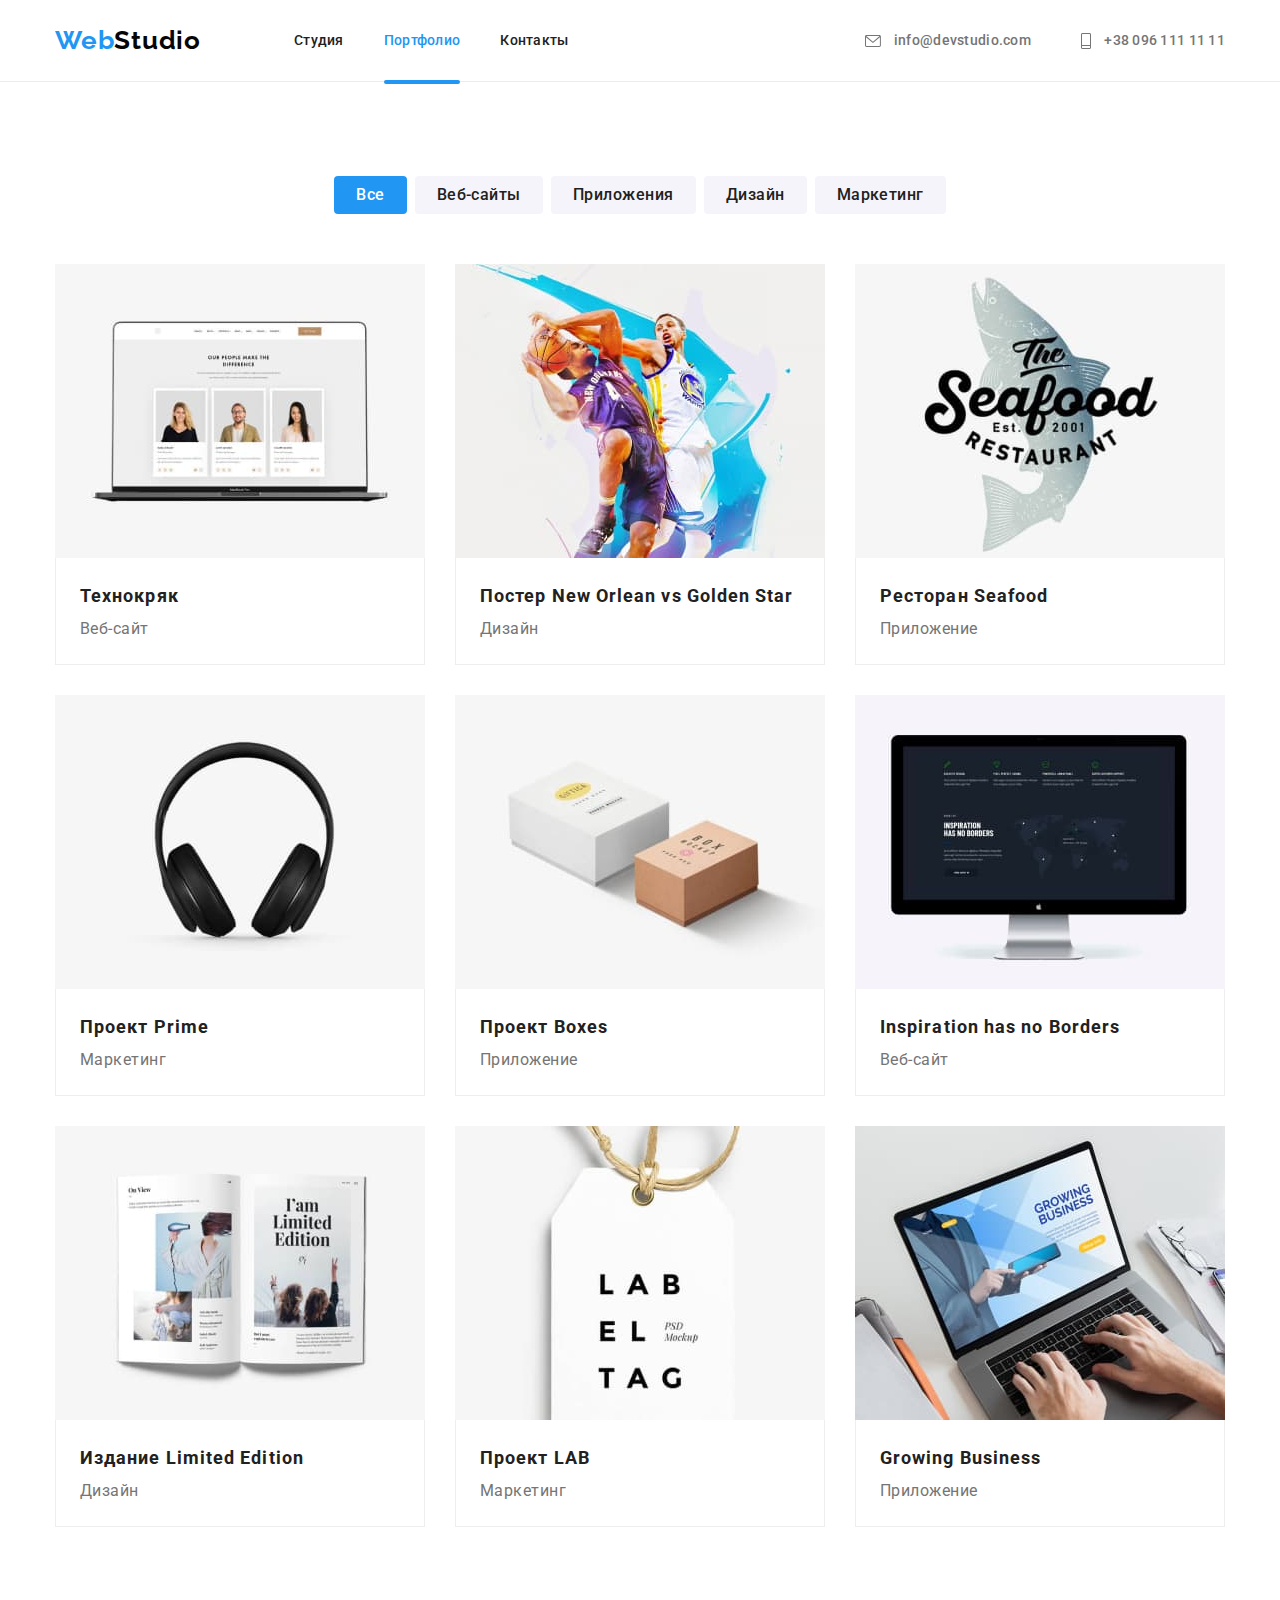
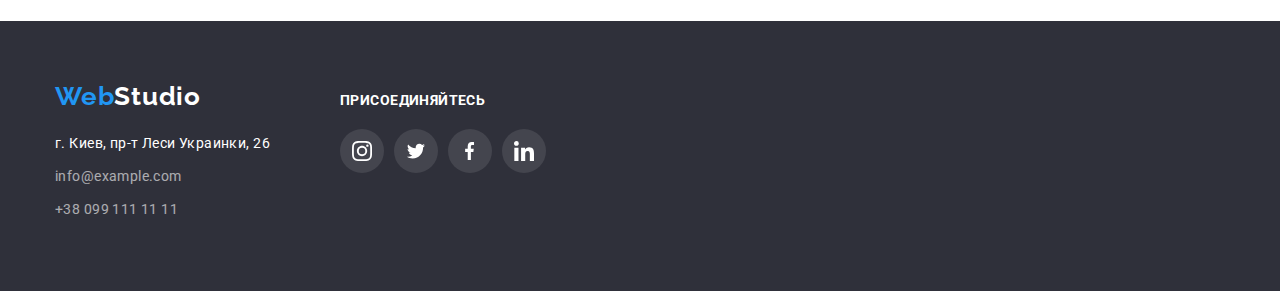
==== portfolio.html @ 74ffa2c4 "add 06" ====
<!DOCTYPE html>
<html lang="ru">
  <head>
    <meta charset="UTF-8" />
    <meta http-equiv="X-UA-Compatible" content="IE=edge" />
    <meta name="viewport" content="width=device-width, initial-scale=1.0" />
    <title>Portfolio</title>
    <link rel="preconnect" href="https://fonts.googleapis.com" />
    <link rel="preconnect" href="https://fonts.gstatic.com" crossorigin />
    <link
      href="https://fonts.googleapis.com/css2?family=Raleway:wght@700&family=Roboto:wght@400;500;700;900&display=swap"
      rel="stylesheet"
    />
    <link
      rel="stylesheet"
      href="https://cdn.jsdelivr.net/npm/modern-normalize@1.1.0/modern-normalize.min.css"
    />
    <link rel="stylesheet" href="./css/styles.css" />
  </head>
  <body>
    <header class="header">
      <div class="container page-header-container">
        <nav class="header-nav">
          <a href="./index.html" class="header-logo"
            >Web<span class="dark-logo">Studio</span></a
          >
          <ul class="header-list">
            <li class="header-item">
              <a href="./index.html" class="header-link">Студия</a>
            </li>
            <li class="header-item">
              <a href="./portfolio.html" class="header-link current"
                >Портфолио</a
              >
            </li>
            <li class="header-item">
              <a href="./index.html" class="header-link">Контакты</a>
            </li>
          </ul>
        </nav>
        <ul class="contact-list">
          <li class="contact-item">
            <a href="mailto:info@devstudio.com" class="contact-link">
              <svg class="mail-icon" width="16" height="12">
                <use href="./images/sprite.svg#icon-mail"></use>
              </svg>
              info@devstudio.com</a
            >
          </li>
          <li class="contact-item">
            <a href="tel:+380961111111" class="contact-link">
              <svg class="phone-icon" width="10" height="16">
                <use href="./images/sprite.svg#icon-phone"></use>
              </svg>
              +38 096 111 11 11</a
            >
          </li>
        </ul>
      </div>
    </header>
    <main>
      <section class="section">
        <h1 class="visually-hidden">Портфолио</h1>
        <div class="button-container">
          <ul class="button-list">
            <li class="button-item">
              <button type="button" class="button current-1">Все</button>
            </li>
            <li class="button-item">
              <button type="button" class="button">Веб-сайты</button>
            </li>
            <li class="button-item">
              <button type="button" class="button">Приложения</button>
            </li>
            <li class="button-item">
              <button type="button" class="button">Дизайн</button>
            </li>
            <li class="button-item">
              <button type="button" class="button">Маркетинг</button>
            </li>
          </ul>
        </div>
        <div class="container">
          <ul class="work-list">
            <li class="work-item">
              <div class="work-img-wrapper">
                <img
                  class="work-img"
                  src="./images/portfolio/portfolio1.jpg"
                  alt="Веб-сайт"
                  width="370"
                  height="294"
                />
                <p class="overlay">
                  Ресурс пропонує комплексні пропозиції з різним рівнем
                  функціоналу та сервісів. Все це дозволить відвідувачу отримати
                  вичерпні відомості про компанію чи приватну особу.
                </p>
              </div>
              <div class="work-item-content-wrapper">
                <h2 class="work-name">Технокряк</h2>
                <p class="work-text">Веб-сайт</p>
              </div>
            </li>
            <li class="work-item">
              <div class="work-img-wrapper">
                <img
                  class="work-img"
                  src="./images/portfolio/portfolio2.jpg"
                  alt="Постер"
                  width="370"
                  height="294"
                />
                <p class="overlay">
                  Ресурс пропонує комплексні пропозиції з різним рівнем
                  функціоналу та сервісів. Все це дозволить відвідувачу отримати
                  вичерпні відомості про компанію чи приватну особу.
                </p>
              </div>
              <div class="work-item-content-wrapper">
                <h2 class="work-name">Постер New Orlean vs Golden Star</h2>
                <p class="work-text">Дизайн</p>
              </div>
            </li>
            <li class="work-item">
              <div class="work-img-wrapper">
                <img
                  class="work-img"
                  src="./images/portfolio/portfolio3.jpg"
                  alt="Лого компании"
                  width="370"
                  height="294"
                />
                <p class="overlay">
                  Ресурс пропонує комплексні пропозиції з різним рівнем
                  функціоналу та сервісів. Все це дозволить відвідувачу отримати
                  вичерпні відомості про компанію чи приватну особу.
                </p>
              </div>
              <div class="work-item-content-wrapper">
                <h2 class="work-name">Ресторан Seafood</h2>
                <p class="work-text">Приложение</p>
              </div>
            </li>
            <li class="work-item">
              <div class="work-img-wrapper">
                <img
                  class="work-img"
                  src="./images/portfolio/portfolio4.jpg"
                  alt="Наушники"
                  width="370"
                  height="294"
                />
                <p class="overlay">
                  Ресурс пропонує комплексні пропозиції з різним рівнем
                  функціоналу та сервісів. Все це дозволить відвідувачу отримати
                  вичерпні відомості про компанію чи приватну особу.
                </p>
              </div>
              <div class="work-item-content-wrapper">
                <h2 class="work-name">Проект Prime</h2>
                <p class="work-text">Маркетинг</p>
              </div>
            </li>
            <li class="work-item">
              <div class="work-img-wrapper">
                <img
                  class="work-img"
                  src="./images/portfolio/portfolio5.jpg"
                  alt="Коробки"
                  width="370"
                  height="294"
                />
                <p class="overlay">
                  Ресурс пропонує комплексні пропозиції з різним рівнем
                  функціоналу та сервісів. Все це дозволить відвідувачу отримати
                  вичерпні відомості про компанію чи приватну особу.
                </p>
              </div>
              <div class="work-item-content-wrapper">
                <h2 class="work-name">Проект Boxes</h2>
                <p class="work-text">Приложение</p>
              </div>
            </li>
            <li class="work-item">
              <div class="work-img-wrapper">
                <img
                  class="work-img"
                  src="./images/portfolio/portfolio6.jpg"
                  alt="Монитор"
                  width="370"
                  height="294"
                />
                <p class="overlay">
                  Ресурс пропонує комплексні пропозиції з різним рівнем
                  функціоналу та сервісів. Все це дозволить відвідувачу отримати
                  вичерпні відомості про компанію чи приватну особу.
                </p>
              </div>
              <div class="work-item-content-wrapper">
                <h2 class="work-name">Inspiration has no Borders</h2>
                <p class="work-text">Веб-сайт</p>
              </div>
            </li>
            <li class="work-item">
              <div class="work-img-wrapper">
                <img
                  class="work-img"
                  src="./images/portfolio/portfolio7.jpg"
                  alt="Журнал"
                  width="370"
                  height="294"
                />
                <p class="overlay">
                  Ресурс пропонує комплексні пропозиції з різним рівнем
                  функціоналу та сервісів. Все це дозволить відвідувачу отримати
                  вичерпні відомості про компанію чи приватну особу.
                </p>
              </div>
              <div class="work-item-content-wrapper">
                <h2 class="work-name">Издание Limited Edition</h2>
                <p class="work-text">Дизайн</p>
              </div>
            </li>
            <li class="work-item">
              <div class="work-img-wrapper">
                <img
                  class="work-img"
                  src="./images/portfolio/portfolio8.jpg"
                  alt="Бирка"
                  width="370"
                  height="294"
                />
                <p class="overlay">
                  Ресурс пропонує комплексні пропозиції з різним рівнем
                  функціоналу та сервісів. Все це дозволить відвідувачу отримати
                  вичерпні відомості про компанію чи приватну особу.
                </p>
              </div>
              <div class="work-item-content-wrapper">
                <h2 class="work-name">Проект LAB</h2>
                <p class="work-text">Маркетинг</p>
              </div>
            </li>
            <li class="work-item">
              <div class="work-img-wrapper">
                <img
                  class="work-img"
                  src="./images/portfolio/portfolio9.jpg"
                  alt="Ноутбук"
                  width="370"
                  height="294"
                />
                <p class="overlay">
                  Ресурс пропонує комплексні пропозиції з різним рівнем
                  функціоналу та сервісів. Все це дозволить відвідувачу отримати
                  вичерпні відомості про компанію чи приватну особу.
                </p>
              </div>
              <div class="work-item-content-wrapper">
                <h2 class="work-name">Growing Business</h2>
                <p class="work-text">Приложение</p>
              </div>
            </li>
          </ul>
        </div>
      </section>
    </main>
    <footer class="footer">
      <div class="footer-container">
        <div class="page-footer-container">
          <a href="./index.html" class="footer-logo footer-theme-dark"
            >Web<span class="light-logo">Studio</span></a
          >
          <address class="address">
            <ul class="footer-list">
              <li class="footer-item">
                <a
                  href="https://goo.gl/maps/wUQXQDukjgNMTirY6"
                  target="_blank"
                  rel="noopener norefferer"
                  class="footer-address"
                  >г. Киев, пр-т Леси Украинки, 26</a
                >
              </li>
              <li class="footer-item">
                <a href="mailto:info@devstudio.com" class="footer-link"
                  >info@example.com</a
                >
              </li>
              <li class="footer-item">
                <a href="tel:+380991111111" class="footer-link"
                  >+38 099 111 11 11</a
                >
              </li>
            </ul>
          </address>
        </div>
        <div class="social">
          <h3 class="social-title">Присоединяйтесь</h3>
          <ul class="social-list list">
            <li class="social-list-item">
              <a href="" class="social-list-link">
                <svg class="social-list-icon" width="20" height="20">
                  <use href="./images/sprite.svg#icon-instagram"></use>
                </svg>
              </a>
            </li>
            <li class="social-list-item">
              <a href="" class="social-list-link">
                <svg class="social-list-icon" width="20" height="16.25">
                  <use href="./images/sprite.svg#icon-twitter"></use>
                </svg>
              </a>
            </li>
            <li class="social-list-item">
              <a href="" class="social-list-link">
                <svg class="social-list-icon" width="10" height="20">
                  <use href="./images/sprite.svg#icon-facebook"></use>
                </svg>
              </a>
            </li>
            <li class="social-list-item">
              <a href="" class="social-list-link">
                <svg class="social-list-icon" width="20" height="20">
                  <use href="./images/sprite.svg#icon-linkedin"></use>
                </svg>
              </a>
            </li>
          </ul>
        </div>
      </div>
    </footer>
  </body>
</html>
---- css/styles.css ----
:root {
  --primary-font: "Roboto", sans-serif;
  --secondary-font: "Raleway", sans-serif;
  --accent-color: #2196f3;
  --primary-text-color: #757575;
  --primary-bg-color: #ffffff;
  --secondary-bg-color: #2f303a;
  --tertiary-font: #212121;
  --transition-duration: 250ms;
  --transition-function: cubic-bezier(0.4, 0, 0.2, 1);
}
h1,
h2,
h3,
h4,
p {
  margin-top: 0;
  margin-bottom: 0;
}
ul,
ol {
  margin-top: 0;
  margin-bottom: 0;
  padding-left: 0;
}

img {
  display: block;
}
button {
  cursor: pointer;
}
ul {
  list-style: none;
}
a {
  text-decoration: none;
}
.visually-hidden {
  position: absolute;
  width: 1px;
  height: 1px;
  margin: -1px;
  border: 0;
  padding: 0;
  clip: rect(0 0 0 0);
  overflow: hidden;
}
/* ==============COMPONENTS============== */

body {
  font-family: var(--primary-font);
  font-size: 14px;
  color: var(--primary-text-color);
}

.container {
  width: 1200px;
  margin-left: auto;
  margin-right: auto;
  padding-left: 15px;
  padding-right: 15px;
}

/* ==================HEADER=============== */
.header {
  border-bottom: 1px solid #ececec;
}
.page-header-container {
  display: flex;
  align-items: center;
}
.header-nav {
  display: flex;
  align-items: center;
}
.header-list {
  display: flex;
  align-items: center;
}

.header-logo {
  font-family: var(--secondary-font);
  font-weight: 700;
  font-size: 26px;
  line-height: 1.2;
  /* identical to box height */
  letter-spacing: 0.03em;

  color: var(--accent-color);
  margin-right: 93px;
  padding-top: 25px;
  padding-bottom: 25px;
}
.dark-logo {
  color: #060606;
}
.header-item:not(:last-child) {
  margin-right: 40px;
}
.header-link {
  font-family: var(--primary-font);
  padding: 32px 0;
  font-weight: 500;
  line-height: 1.14;
  letter-spacing: 0.02em;
  color: var(--tertiary-font);
  transition-property: color;
  transition-duration: 250ms;
  transition-timing-function: cubic-bezier(0.4, 0, 0.2, 1);
}
.current {
  color: var(--accent-color);
  position: relative;
}

.current::after {
  position: absolute;
  content: "";
  display: block;
  background: var(--accent-color);
  border-radius: 2px;
  width: 100%;
  height: 4px;
  bottom: -4px;
}

.phone-icon {
  fill: var(--primary-text-color);
  margin-right: 10px;
  vertical-align: middle;
}

.mail-icon {
  fill: var(--primary-text-color);
  margin-right: 10px;
  vertical-align: middle;
}
.contact-link {
  font-family: var(--primary-font);
  font-weight: 500;
  line-height: 1.14;
  letter-spacing: 0.02em;
  color: var(--primary-text-color);
  transition-property: color;
  transition-duration: 250ms;
  transition-timing-function: cubic-bezier(0.4, 0, 0.2, 1);
}
.contact-item:not(:last-child) {
  margin-right: 50px;
}
.header-link:hover,
.header-link:focus {
  color: var(--accent-color);
}
.contact-link:hover,
.contact-link:focus {
  color: var(--accent-color);
  stroke: var(--accent-color);
}
.contact-list {
  display: flex;
  align-items: center;
  margin-left: auto;
}
/* ===============/HEADER================= */
/* ==============HERO==================== */
.hero {
  background: var(--secondary-bg-color);
  max-width: 1600px;
  padding-top: 200px;
  padding-bottom: 200px;
  background-image: linear-gradient(
      rgba(47, 48, 58, 0.4),
      rgba(47, 48, 58, 0.4)
    ),
    url("../images/Img.jpg");
  background-size: cover;
  background-color: #c4c4c4;
}
.hero-title {
  min-width: 696px;
  font-family: var(--primary-font);
  font-weight: 900;
  font-size: 44px;
  line-height: 1.36;
  /* or 136% */
  text-transform: uppercase;

  letter-spacing: 0.06em;
  color: var(--primary-bg-color);
  text-align: center;
  margin-bottom: 30px;
}

.hero-button {
  min-width: 200px;
  padding-left: 32px;
  padding-right: 32px;
  padding-top: 10px;
  padding-bottom: 10px;
  font-family: var(--primary-font);
  font-weight: 700;
  font-size: 16px;
  line-height: 1.88;
  letter-spacing: 0.06em;
  background-color: var(--accent-color);
  color: var(--primary-bg-color);
  border-radius: 4px;
  border: var(--accent-color);
  display: block;
  margin: auto;
  transition-property: background-color, color, box-shadow;
  transition-duration: 250ms;
  transition-timing-function: cubic-bezier(0.4, 0, 0.2, 1);
}
.hero-button:hover {
  box-shadow: 0px 1px 1px rgba(0, 0, 0, 0.12), 0px 4px 4px rgba(0, 0, 0, 0.06),
    1px 4px 6px rgba(0, 0, 0, 0.16);
  background-color: #188ce8;
  color: var(--primary-bg-color);
}

/* ==================/HERO================= */

/* ===================FEATURES============= */
.features {
  padding-top: 94px;
  padding-bottom: 94px;
}
.features-title {
  min-width: 270px;
  font-family: var(--primary-font);
  font-size: 14px;
  font-weight: 700;
  line-height: 1.14;
  letter-spacing: 0.03em;
  text-transform: uppercase;
  color: var(--tertiary-font);
  margin-bottom: 10px;
}
.features-list {
  display: flex;
}
.features-item {
  margin-right: 30px;
}
.features-text {
  min-width: 270px;
  margin-right: 30px;
  font-family: "Roboto";
  font-weight: 400;
  line-height: 1.7;
  /* or 171% */

  letter-spacing: 0.03em;

  color: var(--primary-text-color);
}
.wrapper:not(:last-child) {
  height: 120px;
  display: flex;
  align-items: center;
  justify-content: center;
  flex-direction: column;
  border-radius: 4px;
  background-color: #f5f4fa;
  margin-bottom: 30px;
}
/* ===================/FEATURES================= */
/* ================ACTIVITY================= */
.activity {
  padding-bottom: 94px;
}
.activity-title {
  min-width: 362px;
  margin-bottom: 50px;
  font-family: var(--primary-font);
  font-weight: 700;
  font-size: 36px;
  line-height: 1.17;
  text-align: center;
  letter-spacing: 0.03em;

  color: var(--tertiary-font);
}
.activity-list {
  display: flex;
  justify-content: space-between;
}
.activity-item-wrapper {
  position: relative;
  display: block;
}
.activity-item-text {
  font-family: "Roboto";
  font-style: normal;
  font-weight: 700;
  font-size: 14px;
  line-height: 1.14;
  text-align: center;
  letter-spacing: 0.03em;
  text-transform: uppercase;

  color: var(--primary-bg-color);

  position: absolute;
  width: 370px;
  height: 70px;
  background: rgba(47, 48, 58, 0.8);
  right: 0;
  bottom: 0;
  padding-left: 95px;
  padding-top: 27px;
  padding-right: 95px;
  padding-bottom: 27px;
}
/* ====================/ACTIVITY============== */
/* =======================TEAM================ */
.team {
  padding-top: 94px;
  padding-bottom: 94px;
  background-color: #f5f4fa;
}
.team-item {
  background-color: var(--primary-bg-color);
  box-shadow: 0px 1px 3px rgba(0, 0, 0, 0.12), 0px 1px 1px rgba(0, 0, 0, 0.14),
    0px 2px 1px rgba(0, 0, 0, 0.2);
  border-radius: 0px 0px 4px 4px;
}
.team-title {
  margin-bottom: 50px;
  font-family: var(--primary-font);
  font-weight: 700;
  font-size: 36px;
  line-height: 1.17;
  text-align: center;
  letter-spacing: 0.03em;

  color: var(--tertiary-font);
}
.team-list {
  display: flex;
  flex-wrap: wrap;
  gap: 30px;
}
.team-list-content-wrapper {
  padding-bottom: 30px;
  padding-top: 30px;
}
.team-name {
  font-family: var(--primary-font);
  font-weight: 500;
  font-size: 16px;
  line-height: 1.19;
  /* identical to box height */
  margin-bottom: 10px;

  text-align: center;
  letter-spacing: 0.03em;

  color: var(--tertiary-font);
}

.team-text {
  font-weight: 400;
  font-size: 16px;
  line-height: 1.19;
  /* identical to box height */

  text-align: center;
  letter-spacing: 0.03em;

  color: var(--primary-text-color);
  margin-bottom: 16px;
}
.social-list {
  display: flex;
  justify-content: center;
  gap: 10px;
}
.social-list-link {
  display: flex;
  justify-content: center;
  align-items: center;
  width: 44px;
  height: 44px;
  border-radius: 50%;
  background-color: var(--primary-bg-color);
  transition-property: background-color;
  transition-duration: 250ms;
  transition-timing-function: cubic-bezier(0.4, 0, 0.2, 1);
}
.social-list-link:hover,
.social-list-link:focus {
  background-color: var(--accent-color);
}
.social-list-link:hover .social-list-icon,
.social-list-link:focus .social-list-icon {
  fill: var(--primary-bg-color);
}

.social-list-icon {
  fill: #afb1b8;
}

.social .social-list-icon {
  fill: var(--primary-bg-color);
}
/* ====================/TEAM==================== */
/* ====================CUSTOMERS==================== */
.customers {
  padding-top: 94px;
  padding-bottom: 94px;
}
.customers-title {
  margin-bottom: 50px;
  font-family: "Roboto";
  font-style: normal;
  font-weight: 700;
  font-size: 36px;
  line-height: 1.16;
  text-align: center;
  letter-spacing: 0.03em;

  color: var(--tertiary-font);
}
.customers-list {
  display: flex;
  justify-content: center;
  gap: 30px;
}
.customers-link {
  display: flex;
  justify-content: center;
  align-items: center;
  width: 170px;
  height: 92px;
  border: 1px solid #afb1b8;
  border-radius: 4px;
}
.customers-icon {
  fill: #afb1b8;
  transition-property: fill;
  transition-duration: 250ms;
  transition-timing-function: cubic-bezier(0.4, 0, 0.2, 1);
}
.customers-link:hover .customers-icon,
.customers-link:focus .customers-icon {
  fill: var(--accent-color);
}
.customers-link:hover,
.customers-link:focus {
  border: 1px solid #2196f3;
}
/* ================/CUSTOMERS==================== */
/* =============PORTFOLIO======================= */
.button-list {
  display: flex;
  justify-content: center;
  margin-bottom: 50px;
}
.button-item:not(:last-child) {
  margin-right: 8px;
}
.button {
  padding-left: 22px;
  padding-right: 22px;
  padding-top: 6px;
  padding-bottom: 6px;
  border-radius: 4px;
  border: var(--accent-color);
  font-family: "Roboto";
  font-weight: 500;
  font-size: 16px;
  line-height: 1.6;
  /* identical to box height, or 162% */
  letter-spacing: 0.03em;

  color: var(--tertiary-font);
  background: #f5f4fa;
  cursor: pointer;
  transition-property: background-color, color, box-shadow;
  transition-duration: 250ms;
  transition-timing-function: cubic-bezier(0.4, 0, 0.2, 1);
}
.button:hover,
.button:focus {
  color: var(--primary-bg-color);
  background-color: var(--accent-color);
  box-shadow: 0px 1px 1px rgba(0, 0, 0, 0.12), 0px 4px 4px rgba(0, 0, 0, 0.06),
    1px 4px 6px rgba(0, 0, 0, 0.16);
}
button.current-1 {
  color: var(--primary-bg-color);
  background: var(--accent-color);
}
.work-list {
  display: flex;
  flex-wrap: wrap;
  gap: 30px;
}
.work-name {
  font-family: "Roboto";
  font-weight: 700;
  font-size: 18px;
  line-height: 2;
  /* identical to box height, or 200% */
  letter-spacing: 0.06em;
  color: var(--tertiary-font);
  border-bottom: 4px;
}
.work-item-content-wrapper {
  padding: 20px 24px;
  border: 1px solid #eeeeee;
  border-top: 0;
}
.work-item:hover {
  box-shadow: 0px 1px 1px rgba(0, 0, 0, 0.12), 0px 4px 4px rgba(0, 0, 0, 0.06),
    1px 4px 6px rgba(0, 0, 0, 0.16);
}
.work-text {
  font-family: "Roboto";
  font-weight: 400;
  font-size: 16px;
  line-height: 1.88;
  /* identical to box height, or 188% */

  letter-spacing: 0.03em;
}
.section {
  padding-top: 94px;
  padding-bottom: 94px;
}
.work-img-wrapper {
  display: block;
  position: relative;
  overflow: hidden;
}
.work-item {
  position: relative;
  display: block;
}
.work-item:hover .overlay {
  transform: translate(0, 0);
}
.overlay {
  position: absolute;
  padding-left: 24px;
  padding-top: 63px;
  padding-right: 24px;
  padding-bottom: 63px;
  font-family: var(--primary-font);
  font-size: 18px;
  font-style: normal;
  font-size: 18px;
  line-height: 28px;
  /* or 156% */

  letter-spacing: 0.03em;

  width: 100%;
  height: 294px;
  background: rgba(33, 150, 243, 0.9);
  left: 0;
  top: 0;
  color: #ffffff;
  transform: translate(0, 100%);
  transition: transform 250ms cubic-bezier(0.4, 0, 0.2, 1);
}
/* ================/PORTFOLIO================== */
/* ==================FOOTER==================== */
.footer-theme-dark {
  font-family: var(--secondary-font);
  font-weight: 700;
  font-size: 26px;
  line-height: 1.2;
  /* identical to box height */

  letter-spacing: 0.03em;

  color: var(--accent-color);
}
.footer {
  background: var(--secondary-bg-color);
  padding-top: 60px;
  padding-bottom: 60px;
}
.footer-container {
  width: 1200px;
  margin-left: auto;
  margin-right: auto;
  padding-left: 15px;
  padding-right: 15px;
  display: flex;
}
.page-footer-container {
  margin-right: 70px;
}
.light-logo {
  color: var(--primary-bg-color);
}
.footer-list {
  margin-top: 20px;
}
.footer-link {
  font-family: var(--primary-font);
  font-style: normal;
  font-weight: 400;
  line-height: 1.7;
  /* or 171% */
  letter-spacing: 0.03em;
  color: var(--primary-bg-color);
  opacity: 0.6;
  transition-property: color;
  transition-duration: 250ms;
  transition-timing-function: cubic-bezier(0.4, 0, 0.2, 1);
}
.footer-address {
  color: rgba(255, 255, 255, 1);
  font-style: normal;
}
.footer-item {
  font-family: var(--primary-font);
  margin-bottom: 9px;
  font-weight: 400;
  line-height: 1.7;
  /* or 171% */
  letter-spacing: 0.03em;
  color: rgba(255, 255, 255, 0, 6);
}
.footer-link:hover,
.footer-link:focus {
  color: var(--accent-color);
}
.social-title {
  font-family: "Roboto";
  font-style: normal;
  font-weight: 700;
  font-size: 14px;
  line-height: 1.14;
  letter-spacing: 0.03em;
  text-transform: uppercase;
  color: var(--primary-bg-color);
  margin-bottom: 20px;
}
.social {
  padding-top: 12px;
}
.social .social-list-link {
  background-color: rgba(255, 255, 255, 0.1);
  transition-property: background-color;
  transition-duration: 250ms;
  transition-timing-function: cubic-bezier(0.4, 0, 0.2, 1);
}
.social .social-list-link:hover,
.social .social-list-link:focus {
  background-color: var(--accent-color);
}
/* ==========================/FOOTER===================== */
/* =======================MODAL========================== */
.backdrop {
  position: fixed;
  top: 0;
  left: 0;
  z-index: 100;
  width: 100%;
  height: 100%;
  background-color: rgba(0, 0, 0, 0.2);
}
.backdrop.is-hidden {
  opacity: 0;
  pointer-events: none;
  visibility: inherit;
}
.backdrop.is-hidden .modal {
  transform: translate(-50%, -50%) scale(0, 7);
}

.modal {
  position: absolute;
  top: 50%;
  left: 50%;
  transform: translate(-50%, -50%);
  width: 528px;
  height: 581px;
  background: var(--primary-bg-color);
  border-radius: 4px;
  box-shadow: 0px 1px 3px rgba(0, 0, 0, 0.12), 0px 1px 1px rgba(0, 0, 0, 0.14),
    0px 2px 1px rgba(0, 0, 0, 0.2);
  transition: box-shadow var(--transition-duration-timing-function),
    transform var(--transition-duration-timing-function);
}
.modal-close-btn {
  position: absolute;
  top: 10px;
  right: 10px;
  display: flex;
  justify-content: center;
  align-items: center;
  margin-left: auto;
  background-color: transparent;
  border: 1px solid rgba(0, 0, 0, 0.1);
  width: 30px;
  height: 30px;
  padding: 0;
  border-radius: 50%;
  transition-property: fill, border-color;
  transition-duration: 250ms;
  transition-timing-function: cubic-bezier(0.4, 0, 0.2, 1);
}
.modal-close-btn:hover,
.modal-close-btn:focus {
  border-color: var(--accent-color);
}
.modal-close-btn:hover .modal-close-btn-icon,
.modal-close-btn:focus .modal-close-btn-icon {
  fill: var(--accent-color);
}
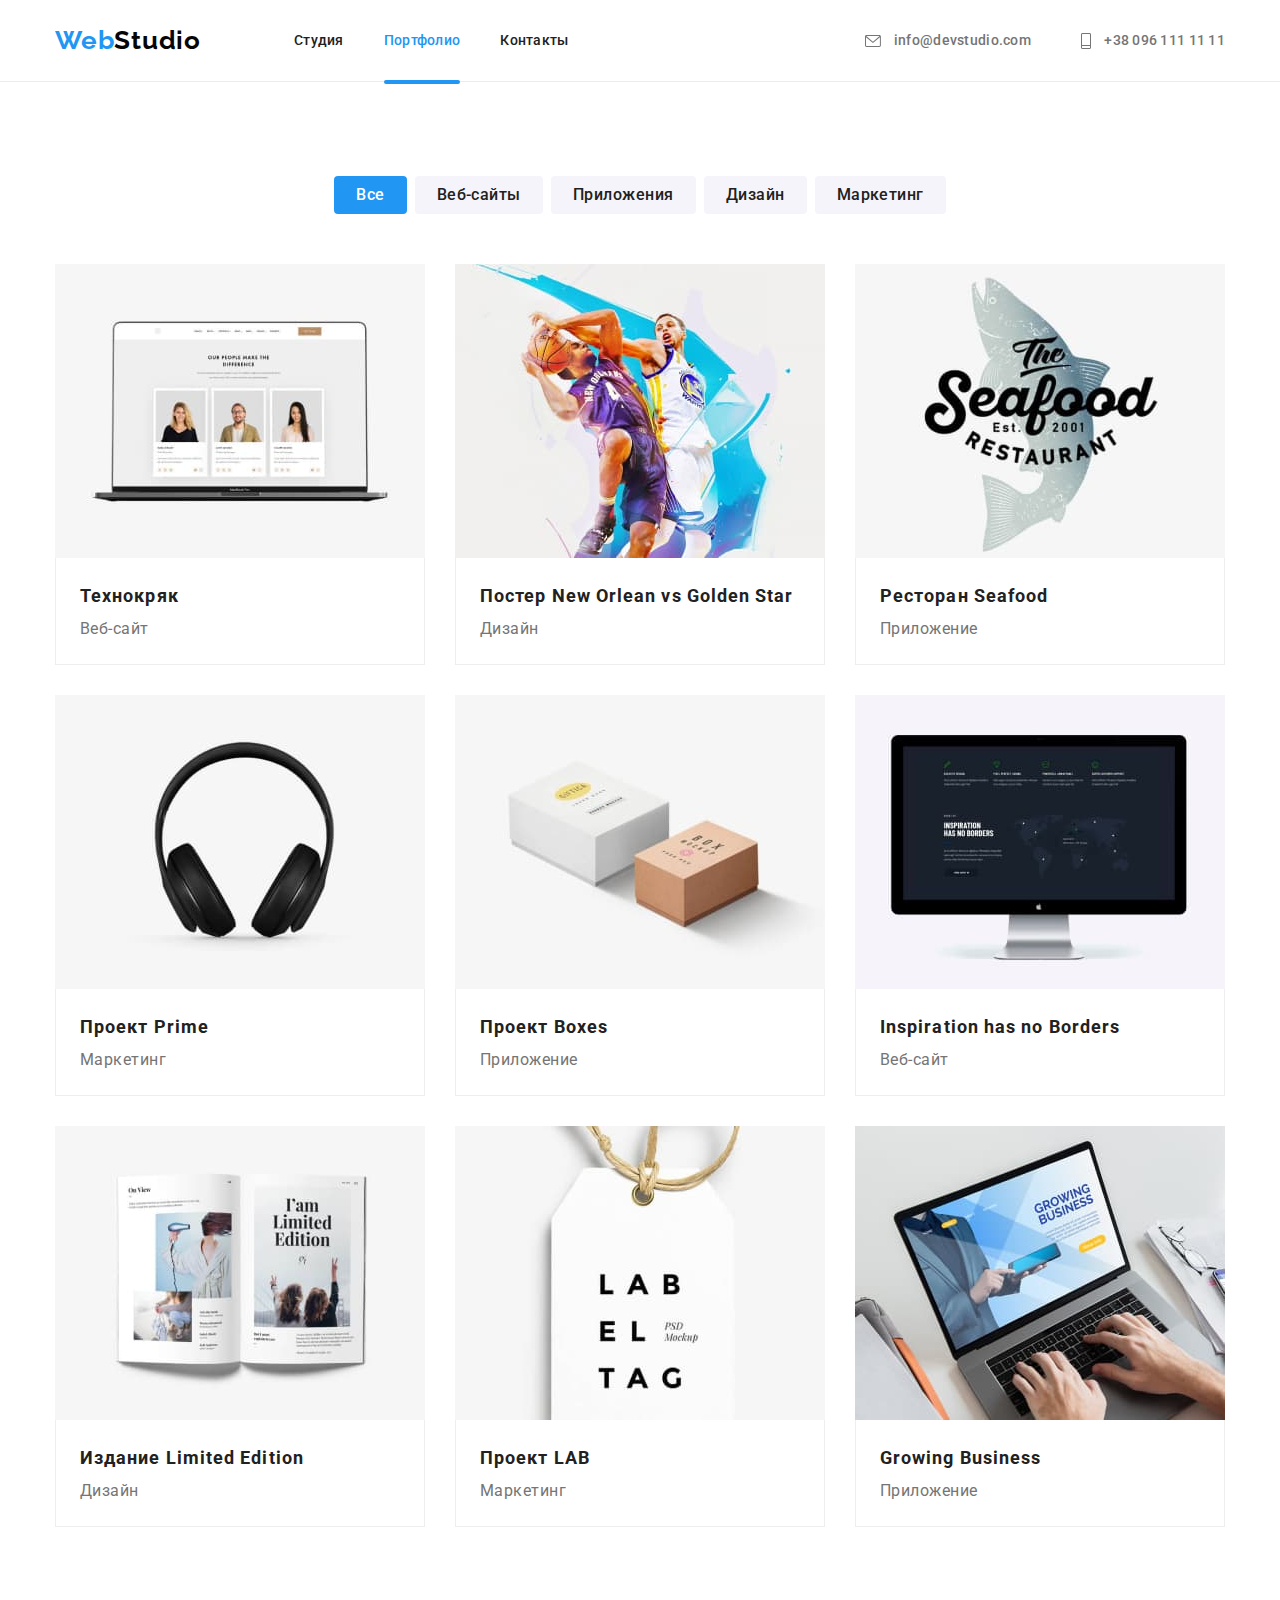
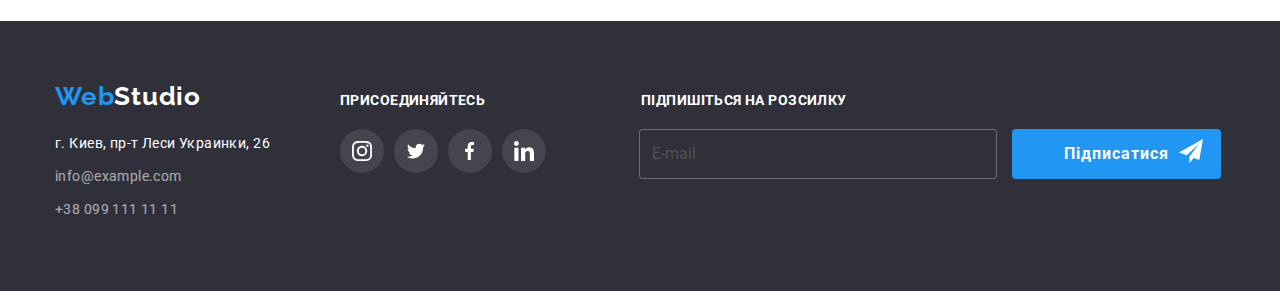
==== commit c71a769e: "add 06" ====
--- a/portfolio.html
+++ b/portfolio.html
@@ -329,6 +329,25 @@
             </li>
           </ul>
         </div>
+          <div class="footer-form-div">
+            <form class="footer-form">
+              <p class="footer-form-title">Підпишіться на розсилку</p>
+              <span class="footer-form-wrapper">
+                <input
+                  type="email"
+                  name="user_email"
+                  class="footer-form-input"
+                  placeholder="E-mail"
+                  required
+                />
+                <button type="submit" class="footer-form-submit">
+                  Підписатися
+                  <svg class="footer-form-icon" width="24" height="24">
+                    <use href="./images/sprite.svg#icon-icon-send"></use>
+                  </svg>
+                </button>
+              </span>
+            </form>
       </div>
     </footer>
   </body>
--- a/css/styles.css
+++ b/css/styles.css
@@ -657,6 +657,67 @@
 .social .social-list-link:focus {
   background-color: var(--accent-color);
 }
+
+.footer-form-title {
+  font-family: "Roboto";
+  font-style: normal;
+  font-weight: 700;
+  font-size: 14px;
+  line-height: 1.14;
+  letter-spacing: 0.03em;
+  text-transform: uppercase;
+  color: var(--primary-bg-color);
+  margin-bottom: 20px;
+  padding-top: 12px;
+  margin-left: 95px;
+}
+.footer-form-input {
+  width: 358px;
+  height: 50px;
+  border: 1px solid rgba(255, 255, 255, 0.3);
+  border-radius: 4px;
+  margin-right: 12px;
+  transition-property: border-color;
+  transition-duration: 250ms;
+  transition-timing-function: cubic-bezier(0.4, 0, 0.2, 1);
+  padding: 16px 12px;
+  background-color: rgba(47, 48, 58, 1);
+  margin-left: 93px;
+}
+.footer-form-input:focus {
+  outline: none;
+  border-color: var(--accent-color);
+}
+.footer-form-submit {
+  min-width: 200px;
+  height: 50px;
+  align-self: center;
+  padding-left: 52px;
+  padding-right: 52px;
+  padding-top: 10px;
+  padding-bottom: 10px;
+  font-family: var(--primary-font);
+  font-weight: 700;
+  font-size: 16px;
+  line-height: 1.88;
+  letter-spacing: 0.06em;
+  background-color: var(--accent-color);
+  color: var(--primary-bg-color);
+  border-radius: 4px;
+  border: var(--accent-color);
+  transition-property: background-color, color, box-shadow;
+  transition-duration: 250ms;
+  transition-timing-function: cubic-bezier(0.4, 0, 0.2, 1);
+}
+.footer-form-icon {
+  position: absolute;
+  align-items: center;
+  margin-left: 10px;
+}
+.footer-form-input::placeholder {
+  font-size: 16px;
+  color: rgba(117, 117, 117, 0.5);
+}
 /* ==========================/FOOTER===================== */
 /* =======================MODAL========================== */
 .backdrop {
@@ -690,6 +751,7 @@
     0px 2px 1px rgba(0, 0, 0, 0.2);
   transition: box-shadow var(--transition-duration-timing-function),
     transform var(--transition-duration-timing-function);
+  padding: 40px;
 }
 .modal-close-btn {
   position: absolute;
@@ -717,3 +779,158 @@
 .modal-close-btn:focus .modal-close-btn-icon {
   fill: var(--accent-color);
 }
+/* =====================MODAL FORM===================== */
+.modal-form {
+  display: flex;
+  flex-direction: column;
+}
+.modal-title {
+  font-style: normal;
+  font-weight: 700;
+  font-size: 20px;
+  line-height: 1, 15;
+  text-align: center;
+  letter-spacing: 0.03em;
+  color: var(--tertiary-font);
+  margin-bottom: 12px;
+}
+.modal-form-input-wrapper {
+  position: relative;
+  display: block;
+}
+
+.modal-form-icon {
+  position: absolute;
+  top: 50%;
+  left: 12px;
+  transform: translate(0, -50%);
+  transition-property: background-color;
+  transition-duration: 250ms;
+  transition-timing-function: cubic-bezier(0.4, 0, 0.2, 1);
+}
+
+.modal-form-input {
+  width: 100%;
+  height: 40px;
+  border: 1px solid rgba(33, 33, 33, 0.2);
+  border-radius: 4px;
+  padding-left: 42px;
+  transition-property: border-color;
+  transition-duration: 250ms;
+  transition-timing-function: cubic-bezier(0.4, 0, 0.2, 1);
+}
+.modal-form-input:focus {
+  outline: none;
+  border-color: var(--accent-color);
+}
+
+.modal-form-input-desc {
+  display: block;
+  font-family: "Roboto";
+  font-style: normal;
+  font-weight: 400;
+  font-size: 12px;
+  line-height: 1, 67;
+  /* identical to box height */
+
+  letter-spacing: 0.01em;
+  margin-bottom: 4px;
+
+  color: var(--primary-text-color);
+}
+.modal-form-link {
+  color: #2196f3;
+  text-decoration: underline;
+  cursor: pointer;
+}
+.modal-form-field {
+  margin-bottom: 10px;
+}
+.modal-form-input:focus + .modal-form-icon {
+  fill: #2196f3;
+}
+.modal-form-message {
+  resize: none;
+  width: 100%;
+  height: 120px;
+  border: 1px solid rgba(33, 33, 33, 0.2);
+  border-radius: 4px;
+  padding: 12px 16px;
+  transition-property: border-color;
+  transition-duration: 250ms;
+  transition-timing-function: cubic-bezier(0.4, 0, 0.2, 1);
+}
+.modal-form-message::placeholder {
+  font-size: 12px;
+  color: rgba(117, 117, 117, 0.5);
+}
+.modal-form-message:focus {
+  outline: none;
+  border-color: var(--accent-color);
+}
+.modal-form-check-desc {
+  display: flex;
+  align-items: center;
+  font-family: "Roboto";
+  font-style: normal;
+  font-weight: 400;
+  font-size: 14px;
+  line-height: 24px;
+  /* identical to box height, or 171% */
+
+  letter-spacing: 0.03em;
+
+  color: #757575;
+  margin-bottom: 30px;
+}
+.modal-form-check-desc::before {
+  display: block;
+  content: " ";
+  width: 16px;
+  height: 15px;
+  border: 1px solid rgba(33, 33, 33, 1);
+
+  border-radius: 2px;
+  cursor: pointer;
+  margin-right: 8px;
+  margin-left: 12px;
+}
+.modal-form-check:checked + .modal-form-check-desc::before {
+  background-color: var(--accent-color);
+  background-image: url(/images/done.svg);
+  background-repeat: no-repeat;
+  background-position: 1px 2px;
+  background-size: 12px;
+}
+.modal-form-check:focus + .modal-form-check-desc::before {
+  border: 1px solid var(--accent-color);
+}
+.modal-form-submit {
+  min-width: 200px;
+  height: 57px;
+  align-self: center;
+  padding-left: 52px;
+  padding-right: 52px;
+  padding-top: 10px;
+  padding-bottom: 10px;
+  font-family: var(--primary-font);
+  font-weight: 700;
+  font-size: 16px;
+  line-height: 1.88;
+  letter-spacing: 0.06em;
+  background-color: var(--accent-color);
+  color: var(--primary-bg-color);
+  border-radius: 4px;
+  border: var(--accent-color);
+  transition-property: background-color, color, box-shadow;
+  transition-duration: 250ms;
+  transition-timing-function: cubic-bezier(0.4, 0, 0.2, 1);
+}
+.modal-form-submit:hover,
+.modal-form-submit:focus {
+  box-shadow: 0px 1px 1px rgba(0, 0, 0, 0.12), 0px 4px 4px rgba(0, 0, 0, 0.06),
+    1px 4px 6px rgba(0, 0, 0, 0.16);
+  background-color: #188ce8;
+  color: var(--primary-bg-color);
+}
+/* ========================/MODAL FORM================= */ ;
